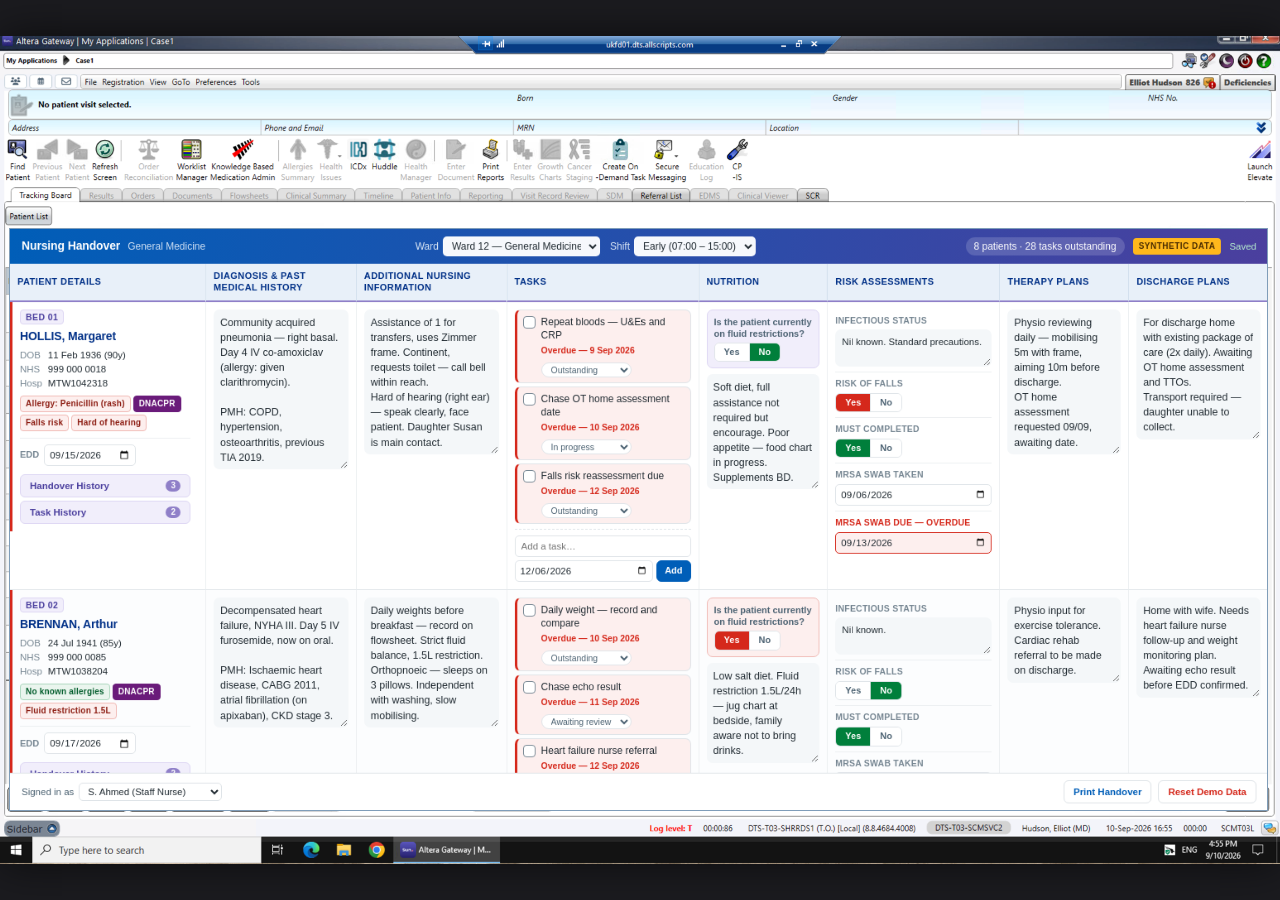
==== index.html @ d113ab2c "Add nursing handover proof of concept A static, zero-dependency handover board for a general medical" ====
<!doctype html>
<html lang="en-GB">
<head>
<meta charset="utf-8">
<meta name="viewport" content="width=device-width, initial-scale=1">
<title>MTW Nursing Handover — Proof of Concept</title>
<link rel="stylesheet" href="assets/css/shell.css">
<link rel="stylesheet" href="assets/css/handover.css">
</head>
<body>

<!-- The simulated EPR. The background is a static screenshot of the host
     system; the tool renders inside .epr__region, aligned to that screenshot's
     work area. Press Shift+A for the alignment overlay. -->
<div class="epr-stage">
  <div class="epr" id="epr">
    <div class="epr__region" id="region">
     <!-- Rendered at a fixed design width and scaled to the work area, so the
          board keeps the same proportions as the EPR screenshot around it. -->
     <div class="epr__fit" id="fit">

      <div class="hv">

        <header class="hv__bar">
          <div class="hv__brand">
            <span class="hv__title">Nursing Handover</span>
            <span class="hv__ward" id="wardLabel"></span>
          </div>

          <div class="hv__filters">
            <label>Ward
              <select id="wardSelect">
                <option>Ward 12 — General Medicine</option>
                <option>Ward 14 — Acute Medical Unit</option>
                <option>Ward 21 — Frailty</option>
              </select>
            </label>
            <label>Shift
              <select id="shiftSelect">
                <option>Early (07:00 – 15:00)</option>
                <option>Late (14:30 – 21:30)</option>
                <option>Night (21:00 – 07:30)</option>
              </select>
            </label>
          </div>

          <div class="hv__barRight">
            <span class="hv__count" id="patientCount"></span>
            <span class="hv__demoTag" title="No real patient data is held in this tool.">SYNTHETIC DATA</span>
            <span class="hv__saved" id="savedFlag" hidden>Saved</span>
          </div>
        </header>

        <div class="hv__scroll">
          <table class="hv__table">
            <colgroup>
              <col class="col-patient">
              <col class="col-dx">
              <col class="col-nursing">
              <col class="col-tasks">
              <col class="col-nutrition">
              <col class="col-risk">
              <col class="col-therapy">
              <col class="col-discharge">
            </colgroup>
            <thead>
              <tr>
                <th scope="col">Patient Details</th>
                <th scope="col">Diagnosis &amp; Past Medical History</th>
                <th scope="col">Additional Nursing Information</th>
                <th scope="col">Tasks</th>
                <th scope="col">Nutrition</th>
                <th scope="col">Risk Assessments</th>
                <th scope="col">Therapy Plans</th>
                <th scope="col">Discharge Plans</th>
              </tr>
            </thead>
            <tbody id="rows"></tbody>
          </table>
        </div>

        <footer class="hv__actions">
          <label class="hv__user">Signed in as
            <select id="userSelect" aria-label="Current user"></select>
          </label>
          <span class="hv__spacer"></span>
          <button type="button" class="btn" id="btnPrint">Print Handover</button>
          <button type="button" class="btn btn--danger" id="btnReset">Reset Demo Data</button>
        </footer>

      </div>

     </div><!-- /.epr__fit -->
    </div><!-- /.epr__region -->
  </div><!-- /.epr -->
</div><!-- /.epr-stage -->


<!-- Handover history: full audit trail of row snapshots -->
<dialog class="modal" id="handoverModal">
  <div class="modal__inner">
    <header class="modal__head">
      <div>
        <h2 id="handoverTitle">Handover History</h2>
        <div class="modal__sub" id="handoverSub"></div>
      </div>
      <button type="button" class="modal__x" data-close aria-label="Close">&times;</button>
    </header>
    <div class="modal__body" id="handoverBody"></div>
    <footer class="modal__foot">
      <button type="button" class="btn btn--primary" data-close>Close</button>
    </footer>
  </div>
</dialog>

<!-- Task history: completed tasks -->
<dialog class="modal" id="taskModal">
  <div class="modal__inner">
    <header class="modal__head">
      <div>
        <h2 id="taskTitle">Task History</h2>
        <div class="modal__sub" id="taskSub"></div>
      </div>
      <button type="button" class="modal__x" data-close aria-label="Close">&times;</button>
    </header>
    <div class="modal__body" id="taskBody"></div>
    <footer class="modal__foot">
      <button type="button" class="btn btn--primary" data-close>Close</button>
    </footer>
  </div>
</dialog>

<!-- Alignment helper (Shift+A) -->
<div class="align" id="align" hidden>
  <div class="align__head">Region alignment</div>
  <label>left <input type="number" id="alLeft" step="0.05"> %</label>
  <label>top <input type="number" id="alTop" step="0.05"> %</label>
  <label>right <input type="number" id="alRight" step="0.05"> %</label>
  <label>bottom <input type="number" id="alBottom" step="0.05"> %</label>
  <button type="button" class="btn" id="alCopy">Copy CSS</button>
  <div class="align__hint">Shift+A to hide</div>
</div>

<script src="assets/js/config.js"></script>
<script src="assets/js/data.js"></script>
<script src="assets/js/app.js"></script>
</body>
</html>
---- assets/css/shell.css ----
/* ---------------------------------------------------------------------------
   EPR shell — simulates the tool sitting inside the host EPR.

   The background is a static screenshot of Altera Gateway / Sunrise. The tool
   itself renders inside .epr__region, whose insets are expressed as
   percentages of the image so alignment survives any window size.

   The inset values below were measured from the placeholder box in the
   supplied mockup (Handover.png). Adjust with the Shift+A overlay.
   --------------------------------------------------------------------------- */

:root {
  /* Background image intrinsic ratio (1920 x 1243) */
  --epr-ar: 1920 / 1243;

  /* Work-area insets, as % of the background image */
  --region-left: 0.70%;
  --region-top: 23.18%;
  --region-right: 0.90%;
  --region-bottom: 6.49%;
}

* { box-sizing: border-box; }

[hidden] { display: none !important; }

body {
  margin: 0;
  background: #1b1b1f;
  font-family: -apple-system, BlinkMacSystemFont, "Segoe UI", Roboto, "Helvetica Neue", Arial, sans-serif;
  color: #212b32;
  /* The shell is a fixed simulation of a Windows desktop — it does not adapt
     to the viewer's colour scheme. */
  color-scheme: light;
}

.epr-stage {
  display: flex;
  align-items: center;
  justify-content: center;
  min-height: 100vh;
  padding: 0;
}

/* Sized so the whole simulated desktop is visible: constrained by viewport
   width or height, whichever binds first. */
.epr {
  position: relative;
  width: min(100vw, calc(100vh * (var(--epr-ar))));
  aspect-ratio: var(--epr-ar);
  background-image: url("../img/epr-background.png");
  background-size: 100% 100%;
  background-repeat: no-repeat;
  box-shadow: 0 0 40px rgba(0, 0, 0, .6);
}

.epr__region {
  position: absolute;
  left: var(--region-left);
  top: var(--region-top);
  right: var(--region-right);
  bottom: var(--region-bottom);
  overflow: hidden;
  background: #fff;
  /* Matches the sunken content panel of the host application */
  border: 1px solid #7f9db9;
}

/* The tool is laid out at a fixed design width, then scaled to fill the work
   area. This keeps the board's proportions identical to the surrounding EPR
   screenshot at any window size, instead of revealing more or less of it. */
.epr__fit {
  --design-w: 1520px;
  width: var(--design-w);
  transform: scale(var(--fit-scale, 1));
  transform-origin: top left;
  will-change: transform;
}

/* --- Alignment overlay (Shift+A) ------------------------------------------ */

.epr--aligning .epr__region {
  outline: 2px dashed #e0245e;
  outline-offset: -1px;
}

.align {
  position: fixed;
  right: 16px;
  bottom: 16px;
  z-index: 50;
  display: flex;
  flex-direction: column;
  gap: 6px;
  padding: 12px;
  background: #fff;
  border: 1px solid #888;
  border-radius: 6px;
  box-shadow: 0 6px 24px rgba(0, 0, 0, .35);
  font-size: 12px;
}

.align__head { font-weight: 700; }
.align label { display: flex; justify-content: space-between; gap: 8px; align-items: center; }
.align input { width: 78px; font: inherit; padding: 2px 4px; }
.align__hint { color: #666; font-size: 11px; }

/* --- Modal ---------------------------------------------------------------- */

.modal {
  padding: 0;
  border: 0;
  border-radius: 10px;
  max-width: 860px;
  width: 88vw;
  font-family: inherit;
  font-size: 13px;
  color: #212b32;
  box-shadow: 0 24px 60px rgba(0, 21, 56, .38);
  overflow: hidden;
}
.modal::backdrop { background: rgba(0, 21, 56, .5); }

.modal__inner { margin: 0; display: flex; flex-direction: column; max-height: 84vh; }

.modal__head {
  display: flex;
  align-items: center;
  justify-content: space-between;
  gap: 12px;
  padding: 13px 16px;
  background: linear-gradient(100deg, #005eb8, #4b3f9e);
  color: #fff;
  flex: 0 0 auto;
}
.modal__head h2 { margin: 0; font-size: 15px; font-weight: 600; letter-spacing: -.01em; }
.modal__sub { font-size: 12px; color: #cfe0f4; margin-top: 2px; }

.modal__x {
  border: 0;
  background: rgba(255, 255, 255, .14);
  color: #fff;
  font-size: 20px;
  line-height: 1;
  cursor: pointer;
  width: 28px;
  height: 28px;
  border-radius: 6px;
  flex: 0 0 auto;
}
.modal__x:hover { background: rgba(255, 255, 255, .28); }

.modal__body { padding: 14px 16px; overflow: auto; flex: 1 1 auto; background: #f7f9fb; }
.modal__foot {
  padding: 11px 16px;
  border-top: 1px solid #e3e8ec;
  text-align: right;
  background: #fff;
  flex: 0 0 auto;
}
---- assets/css/handover.css ----
/* ---------------------------------------------------------------------------
   MTW Nursing Handover — tool styling.

   Deliberately more modern than the host EPR, but built to sit alongside it:
   NHS blue as the primary, a light purple secondary, and the same information
   density a ward board needs. Colours are drawn from the NHS identity palette
   so the tool reads as NHS rather than as generic SaaS.
   --------------------------------------------------------------------------- */

.hv {
  /* NHS identity palette */
  --blue: #005eb8;
  --blue-dark: #003087;
  --blue-bright: #0072ce;
  --blue-pale: #e8f0f9;
  --purple: #4b3f9e;
  --lilac: #8f7fc8;
  --lilac-pale: #f1eefb;
  --lilac-line: #ddd6f3;

  --ink: #212b32;
  --ink-soft: #4c6272;
  --ink-faint: #768692;
  --line: #dfe4e8;
  --line-soft: #eceff1;
  --panel: #ffffff;
  --canvas: #f7f9fb;

  --red: #d5281b;
  --red-pale: #fdefee;
  --amber: #b56b00;
  --amber-pale: #fff6e5;
  --green: #007f3b;
  --green-pale: #eaf5ee;

  --radius: 7px;

  display: flex;
  flex-direction: column;
  height: 100%;
  min-height: 0;
  font-size: 12.5px;
  line-height: 1.4;
  color: var(--ink);
  background: var(--canvas);
}

.hv *:focus-visible {
  outline: 2px solid var(--blue-bright);
  outline-offset: 1px;
  border-radius: 3px;
}

/* --- Top bar -------------------------------------------------------------- */

.hv__bar {
  flex: 0 0 auto;
  display: flex;
  align-items: center;
  justify-content: space-between;
  gap: 16px;
  padding: 9px 14px;
  background: linear-gradient(100deg, var(--blue) 0%, var(--purple) 100%);
  color: #fff;
}

.hv__brand { display: flex; align-items: baseline; gap: 9px; min-width: 0; }
.hv__title { font-size: 14px; font-weight: 600; letter-spacing: -.01em; white-space: nowrap; }
.hv__ward { font-size: 12px; color: #cfe0f4; white-space: nowrap; }

.hv__filters { display: flex; align-items: center; gap: 12px; flex-wrap: wrap; }
.hv__filters label { display: flex; align-items: center; gap: 5px; font-size: 12px; color: #dce8f6; }

.hv__filters select {
  font: inherit;
  font-size: 12px;
  color: var(--ink);
  padding: 3px 6px;
  border: 1px solid rgba(255, 255, 255, .5);
  border-radius: 5px;
  background: rgba(255, 255, 255, .96);
  max-width: 190px;
}

.hv__barRight { display: flex; align-items: center; gap: 10px; flex: 0 0 auto; }

.hv__count {
  font-size: 12px;
  color: #fff;
  background: rgba(255, 255, 255, .16);
  border-radius: 20px;
  padding: 3px 10px;
  white-space: nowrap;
}

.hv__demoTag {
  font-size: 10px;
  font-weight: 700;
  letter-spacing: .05em;
  color: #4a2c00;
  background: #ffb81c;
  border-radius: 4px;
  padding: 3px 7px;
  white-space: nowrap;
}

.hv__saved { font-size: 11.5px; color: #b8f0cf; white-space: nowrap; }

/* --- Table ---------------------------------------------------------------- */

.hv__scroll {
  flex: 1 1 auto;
  min-height: 0;
  overflow: auto;
  padding: 0;
}

.hv__table {
  width: 100%;
  min-width: 1500px;
  border-collapse: separate;
  border-spacing: 0;
  table-layout: fixed;
  background: var(--panel);
}

.col-patient   { width: 236px; }
.col-tasks     { width: 232px; }
.col-risk      { width: 208px; }
.col-dx        { width: 14%; }
.col-nursing   { width: 14%; }
.col-nutrition { width: 12%; }
.col-therapy   { width: 12%; }
.col-discharge { width: 13%; }

.hv__table thead th {
  position: sticky;
  top: 0;
  z-index: 2;
  text-align: left;
  font-size: 11px;
  font-weight: 700;
  letter-spacing: .04em;
  text-transform: uppercase;
  color: var(--blue-dark);
  padding: 8px 9px;
  background: var(--blue-pale);
  border-bottom: 2px solid var(--lilac);
  line-height: 1.25;
}
.hv__table thead th + th { border-left: 1px solid #d3e0ee; }

.hv__table td {
  padding: 9px;
  vertical-align: top;
  border-bottom: 1px solid var(--line);
  border-left: 1px solid var(--line-soft);
  background: var(--panel);
}
.hv__table td:first-child { border-left: 0; }

.hv__table tbody tr:nth-child(even) td { background: #fcfdfe; }
.hv__table tbody tr:hover td { background: #f4f8fc; }

/* --- Patient details ------------------------------------------------------ */

.pt { border-left: 3px solid var(--lilac); margin: -9px 0 -9px -9px; padding: 9px; }
.pt--alert { border-left-color: var(--red); }

.pt__bed {
  display: inline-block;
  font-size: 10.5px;
  font-weight: 700;
  letter-spacing: .04em;
  text-transform: uppercase;
  color: var(--purple);
  background: var(--lilac-pale);
  border: 1px solid var(--lilac-line);
  border-radius: 4px;
  padding: 1px 6px;
}

.pt__name {
  font-weight: 700;
  font-size: 14px;
  letter-spacing: -.01em;
  margin: 5px 0 4px;
  color: var(--blue-dark);
}

.pt__ids {
  display: grid;
  grid-template-columns: auto 1fr;
  gap: 1px 7px;
  margin: 0 0 7px;
  font-size: 11.5px;
}
.pt__ids dt { color: var(--ink-faint); }
.pt__ids dd { margin: 0; font-variant-numeric: tabular-nums; color: var(--ink); }

.pt__flags { display: flex; flex-wrap: wrap; gap: 3px; margin-bottom: 8px; }

.flag {
  display: inline-flex;
  align-items: center;
  font-size: 10px;
  font-weight: 700;
  letter-spacing: .02em;
  padding: 2px 6px;
  border-radius: 4px;
  border: 1px solid;
  white-space: nowrap;
  max-width: 100%;
}
.flag--alert  { color: #8c1c12; background: var(--red-pale);   border-color: #f0b8b3; }
.flag--dnacpr { color: #fff;    background: #6a1b7a;           border-color: #6a1b7a; }
.flag--safeg  { color: #6b4000; background: var(--amber-pale); border-color: #e8c88a; }
.flag--ok     { color: #005c2b; background: var(--green-pale); border-color: #a8d5bb; }
.flag--info   { color: var(--purple); background: var(--lilac-pale); border-color: var(--lilac-line); }

.pt__edd {
  display: flex;
  align-items: center;
  gap: 6px;
  padding: 7px 0;
  margin-top: 2px;
  border-top: 1px solid var(--line-soft);
}
.pt__edd label { font-size: 11px; color: var(--ink-faint); font-weight: 600; white-space: nowrap; }

.pt__btns { display: flex; flex-direction: column; gap: 4px; margin-top: 3px; }

/* --- Inputs --------------------------------------------------------------- */

.ta {
  display: block;
  width: 100%;
  min-height: 58px;
  font: inherit;
  color: var(--ink);
  padding: 6px 7px;
  border: 1px solid transparent;
  border-radius: var(--radius);
  background: #f4f7f9;
  resize: vertical;
  line-height: 1.45;
  /* Height is set to fit content by autosize() so nothing is hidden — a
     handover board must never clip clinical detail. */
  overflow-y: hidden;
}
.ta:hover { background: #eef3f7; }
.ta:focus {
  outline: none;
  background: #fff;
  border-color: var(--blue-bright);
  box-shadow: 0 0 0 3px rgba(0, 114, 206, .14);
}
.ta::placeholder { color: #9aa8b1; }

.dt {
  font: inherit;
  font-size: 11.5px;
  color: var(--ink);
  padding: 3px 5px;
  border: 1px solid var(--line);
  border-radius: 5px;
  background: #fff;
  min-width: 0;
}
.dt:focus { outline: none; border-color: var(--blue-bright); box-shadow: 0 0 0 3px rgba(0, 114, 206, .14); }

/* Yes / No segmented control */

.yn { display: inline-flex; border: 1px solid var(--line); border-radius: 6px; overflow: hidden; background: #fff; }

.yn__opt {
  display: inline-flex;
  align-items: center;
  cursor: pointer;
  font-size: 11px;
  font-weight: 600;
  color: var(--ink-soft);
  padding: 3px 11px;
  background: #fff;
  transition: background .12s, color .12s;
}
.yn__opt + .yn__opt { border-left: 1px solid var(--line); }
.yn__opt input { position: absolute; opacity: 0; pointer-events: none; }
.yn__opt:hover { background: #f0f4f7; }

.yn__opt--yes:has(input:checked) { background: var(--red);   color: #fff; }
.yn__opt--no:has(input:checked)  { background: var(--green); color: #fff; }
.yn__opt:has(input:focus-visible) { box-shadow: inset 0 0 0 2px var(--blue-bright); }

/* Inverted semantics: "yes" is the reassuring answer (e.g. MUST completed) */
.yn--positive .yn__opt--yes:has(input:checked) { background: var(--green); }
.yn--positive .yn__opt--no:has(input:checked)  { background: var(--amber); }

.fieldNote { font-size: 10.5px; color: var(--ink-faint); margin-top: 3px; }

/* --- Nutrition ------------------------------------------------------------ */

.nut__q {
  display: block;
  font-size: 11px;
  font-weight: 700;
  color: var(--ink-soft);
  margin-bottom: 4px;
  line-height: 1.3;
}

.nut__fluid {
  padding: 7px 8px;
  margin-bottom: 7px;
  background: var(--lilac-pale);
  border: 1px solid var(--lilac-line);
  border-radius: var(--radius);
}
.nut__fluid--on { background: var(--red-pale); border-color: #f0b8b3; }

/* --- Risk assessments ----------------------------------------------------- */

.ra { display: flex; flex-direction: column; }

.ra__row { padding: 6px 0; }
.ra__row + .ra__row { border-top: 1px solid var(--line-soft); }

.ra__label {
  display: block;
  font-size: 10.5px;
  font-weight: 700;
  letter-spacing: .02em;
  text-transform: uppercase;
  color: var(--ink-faint);
  margin-bottom: 4px;
}

.ra__row .ta { min-height: 38px; font-size: 11.5px; }
.ra__row .dt { width: 100%; }

.ra__row--overdue .ra__label { color: var(--red); }
.ra__row--overdue .dt { border-color: var(--red); background: var(--red-pale); }

/* --- Tasks ---------------------------------------------------------------- */

.tk { display: flex; flex-direction: column; gap: 6px; }

.tk__list { list-style: none; margin: 0; padding: 0; display: flex; flex-direction: column; gap: 4px; }

.tk__item {
  display: grid;
  grid-template-columns: auto 1fr;
  gap: 3px 7px;
  padding: 6px 7px;
  border: 1px solid var(--line);
  border-left: 3px solid var(--lilac);
  border-radius: var(--radius);
  background: #fff;
}
.tk__item--overdue { border-left-color: var(--red);   background: var(--red-pale); }
.tk__item--today   { border-left-color: #d68b00;      background: var(--amber-pale); }

.tk__check {
  appearance: none;
  width: 15px;
  height: 15px;
  margin: 1px 0 0;
  border: 1.5px solid var(--ink-faint);
  border-radius: 4px;
  background: #fff;
  cursor: pointer;
  flex: 0 0 auto;
}
.tk__check:hover { border-color: var(--green); background: var(--green-pale); }
.tk__check:checked {
  background: var(--green);
  border-color: var(--green);
}

.tk__text { font-size: 12px; line-height: 1.35; }
.tk__meta { grid-column: 2; display: flex; align-items: center; gap: 7px; flex-wrap: wrap; }

.tk__due { font-size: 10.5px; color: var(--ink-faint); }
.tk__due--overdue { color: var(--red); font-weight: 700; }
.tk__due--today   { color: var(--amber); font-weight: 700; }

.tk__status {
  font: inherit;
  font-size: 10.5px;
  color: var(--ink-soft);
  border: 1px solid var(--line);
  border-radius: 20px;
  padding: 1px 7px;
  background: #fff;
  cursor: pointer;
}

.tk__empty {
  font-size: 11.5px;
  color: var(--ink-faint);
  padding: 8px;
  text-align: center;
  background: #f4f7f9;
  border-radius: var(--radius);
}

.tk__add {
  display: flex;
  flex-direction: column;
  gap: 4px;
  padding-top: 7px;
  border-top: 1px dashed var(--line);
}
.tk__add input[type="text"] {
  font: inherit;
  font-size: 11.5px;
  padding: 4px 7px;
  border: 1px solid var(--line);
  border-radius: 5px;
  background: #fff;
  width: 100%;
}
.tk__add input[type="text"]:focus {
  outline: none; border-color: var(--blue-bright); box-shadow: 0 0 0 3px rgba(0, 114, 206, .14);
}
.tk__addRow { display: flex; gap: 4px; }
.tk__addRow .dt { flex: 1 1 auto; }

/* --- Buttons -------------------------------------------------------------- */

.btn {
  font: inherit;
  font-size: 11.5px;
  font-weight: 600;
  padding: 5px 11px;
  border: 1px solid var(--line);
  border-radius: 6px;
  background: #fff;
  color: var(--blue);
  cursor: pointer;
  white-space: nowrap;
  transition: background .12s, border-color .12s;
}
.btn:hover { background: var(--blue-pale); border-color: #b9d3ec; }
.btn:active { background: #d8e7f5; }

.btn--primary { background: var(--blue); border-color: var(--blue); color: #fff; }
.btn--primary:hover { background: var(--blue-dark); border-color: var(--blue-dark); }

.btn--ghost {
  background: var(--lilac-pale);
  border-color: var(--lilac-line);
  color: var(--purple);
  text-align: left;
  display: flex;
  align-items: center;
  justify-content: space-between;
  gap: 6px;
}
.btn--ghost:hover { background: #e7e0f8; border-color: var(--lilac); }

.btn--danger { color: var(--red); }
.btn--danger:hover { background: var(--red-pale); border-color: #f0b8b3; }

.btn--sm { padding: 3px 9px; font-size: 11px; }

.btn__badge {
  font-size: 10px;
  font-weight: 700;
  background: var(--lilac);
  color: #fff;
  border-radius: 20px;
  padding: 0 6px;
  min-width: 17px;
  text-align: center;
}

/* --- Action bar ----------------------------------------------------------- */

.hv__actions {
  flex: 0 0 auto;
  display: flex;
  align-items: center;
  gap: 8px;
  padding: 8px 14px;
  border-top: 1px solid var(--line);
  background: #fff;
}
.hv__spacer { flex: 1 1 auto; }

.hv__user { display: flex; align-items: center; gap: 6px; font-size: 11.5px; color: var(--ink-soft); }
.hv__user select {
  font: inherit;
  font-size: 11.5px;
  padding: 3px 6px;
  border: 1px solid var(--line);
  border-radius: 5px;
  background: #fff;
  color: var(--ink);
}

/* --- History modals ------------------------------------------------------- */

.hist { display: flex; flex-direction: column; gap: 8px; }

.hist__empty {
  color: var(--ink-faint);
  font-style: italic;
  text-align: center;
  padding: 22px;
  background: #fff;
  border: 1px solid var(--line);
  border-radius: 8px;
}

.hist__note {
  font-size: 11.5px;
  color: var(--ink-soft);
  background: var(--lilac-pale);
  border: 1px solid var(--lilac-line);
  border-radius: 6px;
  padding: 7px 10px;
  margin-bottom: 4px;
}

/* Audit entry */
.aud {
  background: #fff;
  border: 1px solid var(--line);
  border-radius: 8px;
  overflow: hidden;
}
.aud__head {
  display: flex;
  align-items: baseline;
  gap: 9px;
  width: 100%;
  padding: 9px 11px;
  background: #fff;
  border: 0;
  font: inherit;
  text-align: left;
  cursor: pointer;
}
.aud__head:hover { background: var(--blue-pale); }
.aud__when { font-weight: 700; font-size: 12px; color: var(--blue-dark); white-space: nowrap; font-variant-numeric: tabular-nums; }
.aud__who { font-size: 11.5px; color: var(--ink-soft); white-space: nowrap; }
.aud__what {
  font-size: 10.5px;
  font-weight: 700;
  color: var(--purple);
  background: var(--lilac-pale);
  border: 1px solid var(--lilac-line);
  border-radius: 20px;
  padding: 1px 8px;
  margin-left: auto;
  white-space: nowrap;
}
.aud__chev { color: var(--ink-faint); font-size: 11px; }

.aud__body { padding: 0 11px 11px; border-top: 1px solid var(--line-soft); }

.snap { display: grid; grid-template-columns: 128px 1fr; gap: 0; font-size: 11.5px; margin-top: 9px; }
.snap dt {
  font-weight: 700;
  color: var(--ink-faint);
  font-size: 10.5px;
  text-transform: uppercase;
  letter-spacing: .02em;
  padding: 5px 8px 5px 0;
  border-top: 1px solid var(--line-soft);
}
.snap dd {
  margin: 0;
  padding: 5px 0;
  border-top: 1px solid var(--line-soft);
  white-space: pre-wrap;
  color: var(--ink);
}
.snap dd:empty::before { content: "—"; color: var(--ink-faint); }

/* Completed-task table */
.taskHist { width: 100%; border-collapse: collapse; background: #fff; border-radius: 8px; overflow: hidden; }
.taskHist th, .taskHist td {
  border-bottom: 1px solid var(--line);
  padding: 7px 10px;
  text-align: left;
  vertical-align: top;
  font-size: 12px;
}
.taskHist th {
  background: var(--blue-pale);
  color: var(--blue-dark);
  font-size: 10.5px;
  font-weight: 700;
  text-transform: uppercase;
  letter-spacing: .03em;
}
.taskHist tbody tr:last-child td { border-bottom: 0; }
.taskHist td:nth-child(2), .taskHist td:nth-child(3) { white-space: nowrap; font-variant-numeric: tabular-nums; }

/* --- Print ---------------------------------------------------------------- */

@media print {
  body { background: #fff; }
  .epr { background-image: none; width: 100%; aspect-ratio: auto; box-shadow: none; }
  .epr__region { position: static; inset: auto; border: 0; overflow: visible; }
  .hv { height: auto; background: #fff; }
  .hv__bar, .hv__actions, .align, .tk__add, .pt__btns { display: none; }
  .hv__scroll { overflow: visible; }
  .hv__table { min-width: 0; font-size: 9.5px; }
  .hv__table thead th { color: #000; background: #eee; }
  .ta { min-height: 0; height: auto; background: #fff; border: 1px solid #ddd; }
  .tk__item { break-inside: avoid; }
}
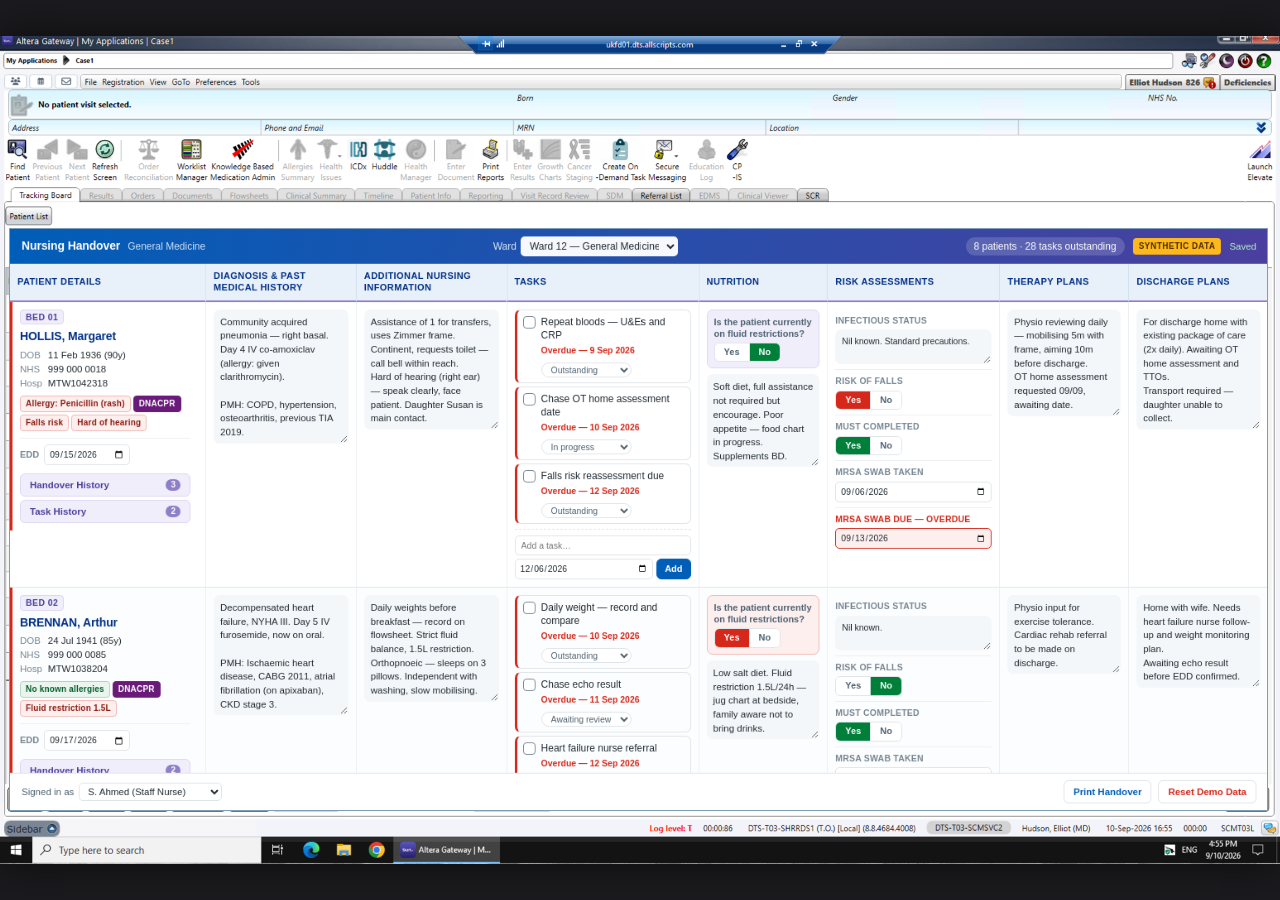
==== commit ce9e66ba: "Calm the task column, shrink editable text, drop shift selector - Remove the shift selector; it filt" ====
--- a/index.html
+++ b/index.html
@@ -33,13 +33,6 @@
                 <option>Ward 12 — General Medicine</option>
                 <option>Ward 14 — Acute Medical Unit</option>
                 <option>Ward 21 — Frailty</option>
-              </select>
-            </label>
-            <label>Shift
-              <select id="shiftSelect">
-                <option>Early (07:00 – 15:00)</option>
-                <option>Late (14:30 – 21:30)</option>
-                <option>Night (21:00 – 07:30)</option>
               </select>
             </label>
           </div>
--- a/assets/css/handover.css
+++ b/assets/css/handover.css
@@ -235,8 +235,9 @@
 .ta {
   display: block;
   width: 100%;
-  min-height: 58px;
-  font: inherit;
+  min-height: 54px;
+  font: inherit;
+  font-size: 11.5px;
   color: var(--ink);
   padding: 6px 7px;
   border: 1px solid transparent;
@@ -259,7 +260,7 @@
 
 .dt {
   font: inherit;
-  font-size: 11.5px;
+  font-size: 10.5px;
   color: var(--ink);
   padding: 3px 5px;
   border: 1px solid var(--line);
@@ -335,7 +336,7 @@
   margin-bottom: 4px;
 }
 
-.ra__row .ta { min-height: 38px; font-size: 11.5px; }
+.ra__row .ta { min-height: 36px; font-size: 10.5px; }
 .ra__row .dt { width: 100%; }
 
 .ra__row--overdue .ra__label { color: var(--red); }
@@ -355,10 +356,12 @@
   border: 1px solid var(--line);
   border-left: 3px solid var(--lilac);
   border-radius: var(--radius);
-  background: #fff;
-}
-.tk__item--overdue { border-left-color: var(--red);   background: var(--red-pale); }
-.tk__item--today   { border-left-color: #d68b00;      background: var(--amber-pale); }
+  background: transparent;
+}
+/* Urgency is carried by the left accent and the due-date text alone — filled
+   backgrounds made the column shout over the rest of the board. */
+.tk__item--overdue { border-left-color: var(--red); }
+.tk__item--today   { border-left-color: #d68b00; }
 
 .tk__check {
   appearance: none;
@@ -413,7 +416,7 @@
 }
 .tk__add input[type="text"] {
   font: inherit;
-  font-size: 11.5px;
+  font-size: 10.5px;
   padding: 4px 7px;
   border: 1px solid var(--line);
   border-radius: 5px;
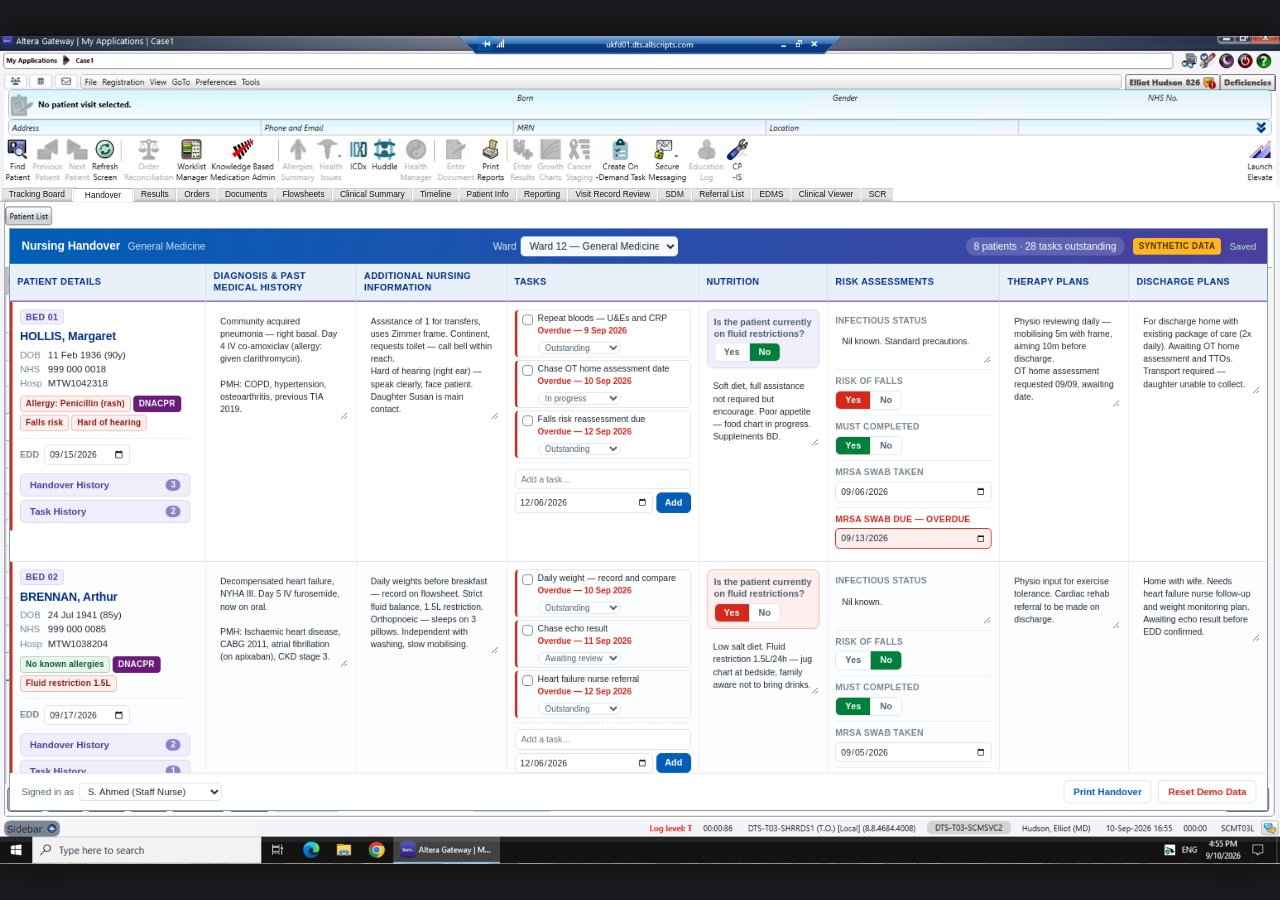
==== commit 097f7f83: "Redraw the EPR tab strip with Handover as the selected tab The tool previously sat inside the Tracki" ====
--- a/index.html
+++ b/index.html
@@ -14,6 +14,14 @@
      work area. Press Shift+A for the alignment overlay. -->
 <div class="epr-stage">
   <div class="epr" id="epr">
+
+    <!-- The host EPR's tab strip, redrawn over the screenshot so "Handover"
+         can be the selected tab. Laid out in the background image's own pixel
+         coordinates and scaled to match it. Decorative: not interactive. -->
+    <div class="epr__chrome" id="chrome" aria-hidden="true">
+      <div class="eprTabs" id="eprTabs"></div>
+    </div>
+
     <div class="epr__region" id="region">
      <!-- Rendered at a fixed design width and scaled to the work area, so the
           board keeps the same proportions as the EPR screenshot around it. -->
--- a/assets/css/shell.css
+++ b/assets/css/shell.css
@@ -52,6 +52,75 @@
   background-size: 100% 100%;
   background-repeat: no-repeat;
   box-shadow: 0 0 40px rgba(0, 0, 0, .6);
+  overflow: hidden;
+}
+
+/* ---------------------------------------------------------------------------
+   Simulated EPR chrome drawn over the screenshot.
+
+   Laid out at the background image's intrinsic size (1920x1243) and scaled to
+   whatever the .epr box currently measures, so pixel coordinates taken from
+   the screenshot stay accurate at any window size.
+   --------------------------------------------------------------------------- */
+
+.epr__chrome {
+  position: absolute;
+  left: 0;
+  top: 0;
+  width: 1920px;
+  height: 1243px;
+  transform: scale(var(--chrome-scale, 1));
+  transform-origin: top left;
+  /* Decorative — must never swallow clicks meant for the tool. */
+  pointer-events: none;
+}
+
+/* Tab strip occupies y 227–248 in the screenshot: white ground, a grey rule
+   along the bottom, and tabs sitting on that rule. */
+.eprTabs {
+  position: absolute;
+  left: 0;
+  top: 227px;
+  width: 1920px;
+  height: 22px;
+  padding-left: 2px;
+  display: flex;
+  align-items: flex-end;
+  background: #fff;
+  border-bottom: 1px solid #959595;
+  font-family: Tahoma, Verdana, "Segoe UI", sans-serif;
+  /* Calibrated against the screenshot's own tab widths, e.g. "Results" 61px
+     and "Clinical Summary" 114px at the image's native 1920px width. */
+  font-size: 12.5px;
+  line-height: 1;
+  color: #1a1a1a;
+}
+
+.eprTab {
+  height: 20px;
+  display: flex;
+  align-items: center;
+  padding: 0 10px;
+  margin-right: 1px;
+  white-space: nowrap;
+  border: 1px solid #c0c0c0;
+  border-bottom: 0;
+  border-radius: 2px 2px 0 0;
+  background: linear-gradient(180deg, #e6e6e6 0%, #e2e2e2 76%, #cdcdcd 88%, #b4b4b4 100%);
+}
+
+/* The selected tab is white and 1px taller, so it breaks the strip's bottom
+   rule and reads as continuous with the content below. */
+.eprTab--selected {
+  height: 21px;
+  /* The host gives its selected tab noticeably wider padding — the screenshot's
+     "Tracking Board" tab is 119px where its text alone accounts for ~104px. */
+  padding: 0 17px;
+  margin-bottom: -1px;
+  background: #fff;
+  border-color: #959595;
+  position: relative;
+  z-index: 1;
 }
 
 .epr__region {
--- a/assets/css/handover.css
+++ b/assets/css/handover.css
@@ -35,6 +35,11 @@
 
   --radius: 7px;
 
+  /* One size for every editable value on the board — free text, dates, the
+     add-task field and task descriptions — so nothing reads as larger than
+     anything else the user can change. */
+  --editable: 10.5px;
+
   display: flex;
   flex-direction: column;
   height: 100%;
@@ -237,22 +242,23 @@
   width: 100%;
   min-height: 54px;
   font: inherit;
-  font-size: 11.5px;
+  font-size: var(--editable);
   color: var(--ink);
   padding: 6px 7px;
   border: 1px solid transparent;
   border-radius: var(--radius);
-  background: #f4f7f9;
+  background: transparent;
   resize: vertical;
   line-height: 1.45;
   /* Height is set to fit content by autosize() so nothing is hidden — a
      handover board must never clip clinical detail. */
   overflow-y: hidden;
 }
-.ta:hover { background: #eef3f7; }
+/* No fill, so editability is signalled by a border on hover and a ring on
+   focus rather than by a background wash. */
+.ta:hover { border-color: #c9d8e6; }
 .ta:focus {
   outline: none;
-  background: #fff;
   border-color: var(--blue-bright);
   box-shadow: 0 0 0 3px rgba(0, 114, 206, .14);
 }
@@ -260,7 +266,7 @@
 
 .dt {
   font: inherit;
-  font-size: 10.5px;
+  font-size: var(--editable);
   color: var(--ink);
   padding: 3px 5px;
   border: 1px solid var(--line);
@@ -336,7 +342,7 @@
   margin-bottom: 4px;
 }
 
-.ra__row .ta { min-height: 36px; font-size: 10.5px; }
+.ra__row .ta { min-height: 36px; }
 .ra__row .dt { width: 100%; }
 
 .ra__row--overdue .ra__label { color: var(--red); }
@@ -344,18 +350,18 @@
 
 /* --- Tasks ---------------------------------------------------------------- */
 
-.tk { display: flex; flex-direction: column; gap: 6px; }
-
-.tk__list { list-style: none; margin: 0; padding: 0; display: flex; flex-direction: column; gap: 4px; }
+.tk { display: flex; flex-direction: column; gap: 5px; }
+
+.tk__list { list-style: none; margin: 0; padding: 0; display: flex; flex-direction: column; gap: 3px; }
 
 .tk__item {
   display: grid;
   grid-template-columns: auto 1fr;
-  gap: 3px 7px;
-  padding: 6px 7px;
+  gap: 0 6px;
+  padding: 3px 6px;
   border: 1px solid var(--line);
   border-left: 3px solid var(--lilac);
-  border-radius: var(--radius);
+  border-radius: 5px;
   background: transparent;
 }
 /* Urgency is carried by the left accent and the due-date text alone — filled
@@ -365,9 +371,9 @@
 
 .tk__check {
   appearance: none;
-  width: 15px;
-  height: 15px;
-  margin: 1px 0 0;
+  width: 13px;
+  height: 13px;
+  margin: 2px 0 0;
   border: 1.5px solid var(--ink-faint);
   border-radius: 4px;
   background: #fff;
@@ -380,20 +386,20 @@
   border-color: var(--green);
 }
 
-.tk__text { font-size: 12px; line-height: 1.35; }
-.tk__meta { grid-column: 2; display: flex; align-items: center; gap: 7px; flex-wrap: wrap; }
-
-.tk__due { font-size: 10.5px; color: var(--ink-faint); }
+.tk__text { font-size: var(--editable); line-height: 1.3; }
+.tk__meta { grid-column: 2; display: flex; align-items: center; gap: 6px; flex-wrap: wrap; }
+
+.tk__due { font-size: 10px; color: var(--ink-faint); }
 .tk__due--overdue { color: var(--red); font-weight: 700; }
 .tk__due--today   { color: var(--amber); font-weight: 700; }
 
 .tk__status {
   font: inherit;
-  font-size: 10.5px;
+  font-size: 10px;
   color: var(--ink-soft);
   border: 1px solid var(--line);
   border-radius: 20px;
-  padding: 1px 7px;
+  padding: 0 4px;
   background: #fff;
   cursor: pointer;
 }
@@ -416,7 +422,7 @@
 }
 .tk__add input[type="text"] {
   font: inherit;
-  font-size: 10.5px;
+  font-size: var(--editable);
   padding: 4px 7px;
   border: 1px solid var(--line);
   border-radius: 5px;
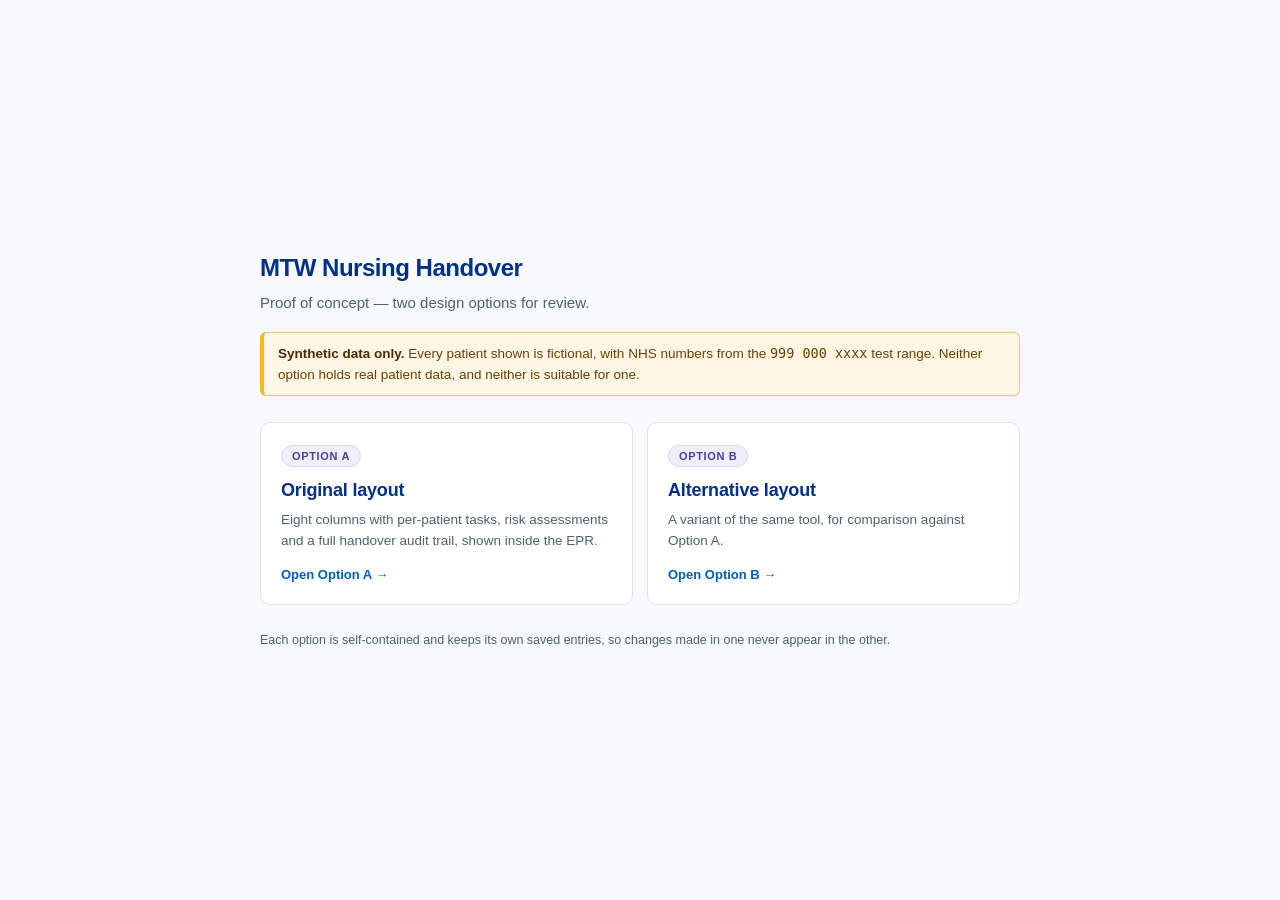
==== commit 57a66626: "Split into Option A and Option B for side-by-side review The current tool moves to option-a/ and is " ====
--- a/index.html
+++ b/index.html
@@ -3,147 +3,126 @@
 <head>
 <meta charset="utf-8">
 <meta name="viewport" content="width=device-width, initial-scale=1">
-<title>MTW Nursing Handover — Proof of Concept</title>
-<link rel="stylesheet" href="assets/css/shell.css">
-<link rel="stylesheet" href="assets/css/handover.css">
+<title>MTW Nursing Handover — Options</title>
+<style>
+  :root {
+    --blue: #005eb8;
+    --blue-dark: #003087;
+    --purple: #4b3f9e;
+    --lilac-pale: #f1eefb;
+    --lilac-line: #ddd6f3;
+    --ink: #212b32;
+    --ink-soft: #4c6272;
+    --line: #dfe4e8;
+  }
+  * { box-sizing: border-box; }
+  body {
+    margin: 0;
+    min-height: 100vh;
+    display: flex;
+    align-items: center;
+    justify-content: center;
+    padding: 32px 20px;
+    background: #f7f9fb;
+    color: var(--ink);
+    font-family: -apple-system, BlinkMacSystemFont, "Segoe UI", Roboto, "Helvetica Neue", Arial, sans-serif;
+    line-height: 1.5;
+  }
+  .wrap { width: 100%; max-width: 760px; }
+
+  h1 { margin: 0 0 6px; font-size: 24px; letter-spacing: -.02em; color: var(--blue-dark); }
+  .lede { margin: 0 0 6px; color: var(--ink-soft); font-size: 15px; }
+
+  .warn {
+    margin: 18px 0 26px;
+    padding: 10px 14px;
+    background: #fff6e5;
+    border: 1px solid #e8c88a;
+    border-left: 4px solid #ffb81c;
+    border-radius: 6px;
+    font-size: 13.5px;
+    color: #6b4000;
+  }
+  .warn strong { color: #4a2c00; }
+
+  .grid { display: grid; gap: 14px; grid-template-columns: repeat(auto-fit, minmax(300px, 1fr)); }
+
+  .card {
+    display: block;
+    padding: 20px;
+    background: #fff;
+    border: 1px solid var(--line);
+    border-radius: 10px;
+    text-decoration: none;
+    color: inherit;
+    transition: border-color .14s, box-shadow .14s, transform .14s;
+  }
+  .card:hover {
+    border-color: var(--blue);
+    box-shadow: 0 6px 20px rgba(0, 48, 135, .12);
+    transform: translateY(-2px);
+  }
+
+  .card__tag {
+    display: inline-block;
+    font-size: 11px;
+    font-weight: 700;
+    letter-spacing: .06em;
+    text-transform: uppercase;
+    color: var(--purple);
+    background: var(--lilac-pale);
+    border: 1px solid var(--lilac-line);
+    border-radius: 20px;
+    padding: 2px 10px;
+    margin-bottom: 10px;
+  }
+  .card h2 { margin: 0 0 6px; font-size: 18px; color: var(--blue-dark); letter-spacing: -.01em; }
+  .card p { margin: 0; font-size: 13.5px; color: var(--ink-soft); }
+  .card__go { margin-top: 14px; font-size: 13px; font-weight: 600; color: var(--blue); }
+
+  footer { margin-top: 26px; font-size: 12.5px; color: var(--ink-soft); }
+  footer code {
+    background: #eef2f5;
+    border-radius: 4px;
+    padding: 1px 5px;
+    font-size: 12px;
+  }
+</style>
 </head>
 <body>
+<div class="wrap">
 
-<!-- The simulated EPR. The background is a static screenshot of the host
-     system; the tool renders inside .epr__region, aligned to that screenshot's
-     work area. Press Shift+A for the alignment overlay. -->
-<div class="epr-stage">
-  <div class="epr" id="epr">
+  <h1>MTW Nursing Handover</h1>
+  <p class="lede">Proof of concept — two design options for review.</p>
 
-    <!-- The host EPR's tab strip, redrawn over the screenshot so "Handover"
-         can be the selected tab. Laid out in the background image's own pixel
-         coordinates and scaled to match it. Decorative: not interactive. -->
-    <div class="epr__chrome" id="chrome" aria-hidden="true">
-      <div class="eprTabs" id="eprTabs"></div>
-    </div>
+  <div class="warn">
+    <strong>Synthetic data only.</strong> Every patient shown is fictional, with
+    NHS numbers from the <code>999 000 xxxx</code> test range. Neither option
+    holds real patient data, and neither is suitable for one.
+  </div>
 
-    <div class="epr__region" id="region">
-     <!-- Rendered at a fixed design width and scaled to the work area, so the
-          board keeps the same proportions as the EPR screenshot around it. -->
-     <div class="epr__fit" id="fit">
+  <div class="grid">
+    <a class="card" href="option-a/">
+      <span class="card__tag">Option A</span>
+      <h2>Original layout</h2>
+      <p>Eight columns with per-patient tasks, risk assessments and a full
+         handover audit trail, shown inside the EPR.</p>
+      <div class="card__go">Open Option A &rarr;</div>
+    </a>
 
-      <div class="hv">
+    <a class="card" href="option-b/">
+      <span class="card__tag">Option B</span>
+      <h2>Alternative layout</h2>
+      <p>A variant of the same tool, for comparison against Option A.</p>
+      <div class="card__go">Open Option B &rarr;</div>
+    </a>
+  </div>
 
-        <header class="hv__bar">
-          <div class="hv__brand">
-            <span class="hv__title">Nursing Handover</span>
-            <span class="hv__ward" id="wardLabel"></span>
-          </div>
+  <footer>
+    Each option is self-contained and keeps its own saved entries, so changes
+    made in one never appear in the other.
+  </footer>
 
-          <div class="hv__filters">
-            <label>Ward
-              <select id="wardSelect">
-                <option>Ward 12 — General Medicine</option>
-                <option>Ward 14 — Acute Medical Unit</option>
-                <option>Ward 21 — Frailty</option>
-              </select>
-            </label>
-          </div>
-
-          <div class="hv__barRight">
-            <span class="hv__count" id="patientCount"></span>
-            <span class="hv__demoTag" title="No real patient data is held in this tool.">SYNTHETIC DATA</span>
-            <span class="hv__saved" id="savedFlag" hidden>Saved</span>
-          </div>
-        </header>
-
-        <div class="hv__scroll">
-          <table class="hv__table">
-            <colgroup>
-              <col class="col-patient">
-              <col class="col-dx">
-              <col class="col-nursing">
-              <col class="col-tasks">
-              <col class="col-nutrition">
-              <col class="col-risk">
-              <col class="col-therapy">
-              <col class="col-discharge">
-            </colgroup>
-            <thead>
-              <tr>
-                <th scope="col">Patient Details</th>
-                <th scope="col">Diagnosis &amp; Past Medical History</th>
-                <th scope="col">Additional Nursing Information</th>
-                <th scope="col">Tasks</th>
-                <th scope="col">Nutrition</th>
-                <th scope="col">Risk Assessments</th>
-                <th scope="col">Therapy Plans</th>
-                <th scope="col">Discharge Plans</th>
-              </tr>
-            </thead>
-            <tbody id="rows"></tbody>
-          </table>
-        </div>
-
-        <footer class="hv__actions">
-          <label class="hv__user">Signed in as
-            <select id="userSelect" aria-label="Current user"></select>
-          </label>
-          <span class="hv__spacer"></span>
-          <button type="button" class="btn" id="btnPrint">Print Handover</button>
-          <button type="button" class="btn btn--danger" id="btnReset">Reset Demo Data</button>
-        </footer>
-
-      </div>
-
-     </div><!-- /.epr__fit -->
-    </div><!-- /.epr__region -->
-  </div><!-- /.epr -->
-</div><!-- /.epr-stage -->
-
-
-<!-- Handover history: full audit trail of row snapshots -->
-<dialog class="modal" id="handoverModal">
-  <div class="modal__inner">
-    <header class="modal__head">
-      <div>
-        <h2 id="handoverTitle">Handover History</h2>
-        <div class="modal__sub" id="handoverSub"></div>
-      </div>
-      <button type="button" class="modal__x" data-close aria-label="Close">&times;</button>
-    </header>
-    <div class="modal__body" id="handoverBody"></div>
-    <footer class="modal__foot">
-      <button type="button" class="btn btn--primary" data-close>Close</button>
-    </footer>
-  </div>
-</dialog>
-
-<!-- Task history: completed tasks -->
-<dialog class="modal" id="taskModal">
-  <div class="modal__inner">
-    <header class="modal__head">
-      <div>
-        <h2 id="taskTitle">Task History</h2>
-        <div class="modal__sub" id="taskSub"></div>
-      </div>
-      <button type="button" class="modal__x" data-close aria-label="Close">&times;</button>
-    </header>
-    <div class="modal__body" id="taskBody"></div>
-    <footer class="modal__foot">
-      <button type="button" class="btn btn--primary" data-close>Close</button>
-    </footer>
-  </div>
-</dialog>
-
-<!-- Alignment helper (Shift+A) -->
-<div class="align" id="align" hidden>
-  <div class="align__head">Region alignment</div>
-  <label>left <input type="number" id="alLeft" step="0.05"> %</label>
-  <label>top <input type="number" id="alTop" step="0.05"> %</label>
-  <label>right <input type="number" id="alRight" step="0.05"> %</label>
-  <label>bottom <input type="number" id="alBottom" step="0.05"> %</label>
-  <button type="button" class="btn" id="alCopy">Copy CSS</button>
-  <div class="align__hint">Shift+A to hide</div>
 </div>
-
-<script src="assets/js/config.js"></script>
-<script src="assets/js/data.js"></script>
-<script src="assets/js/app.js"></script>
 </body>
 </html>
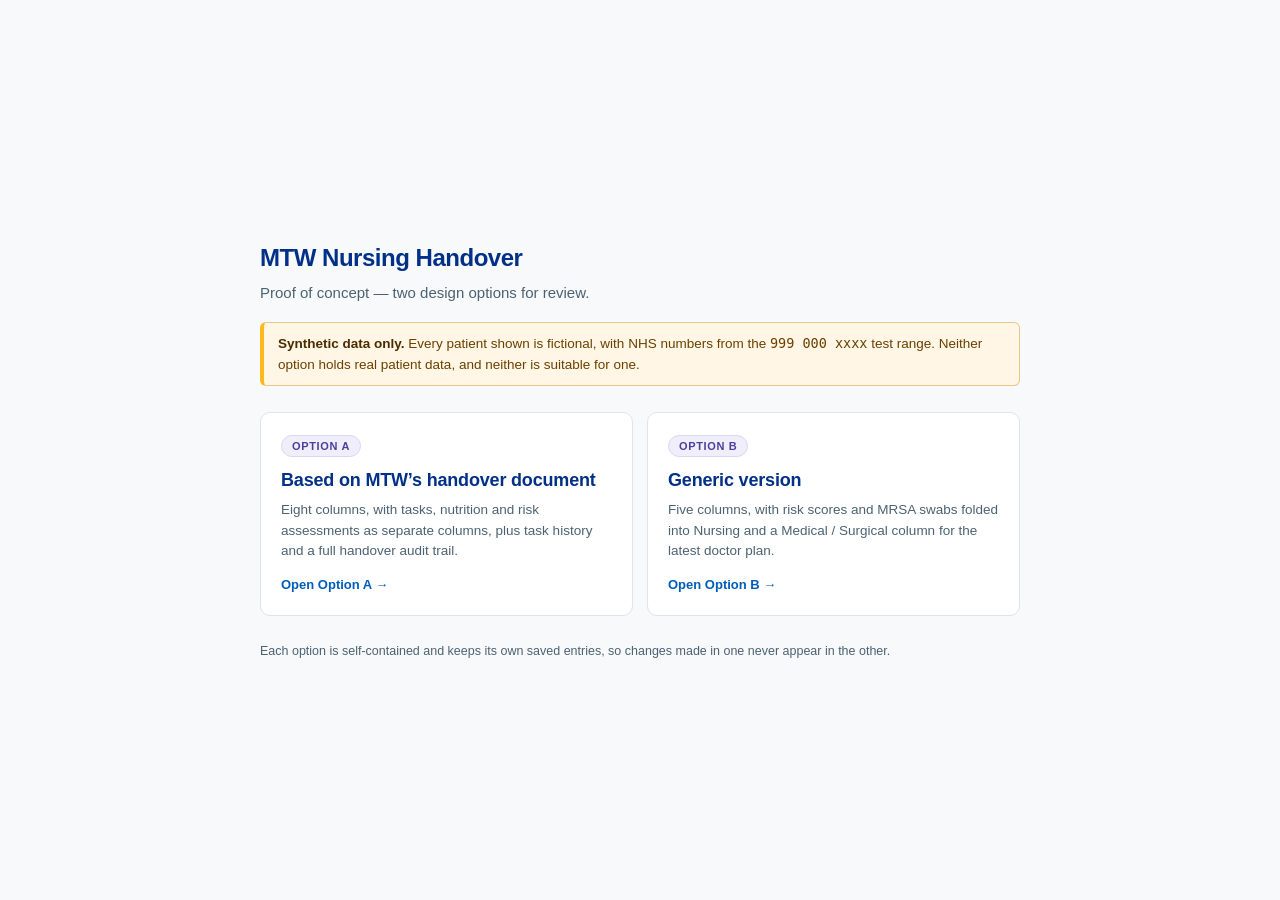
==== commit 323ea6f8: "Apply the autosize and re-seed fixes to Option A; label the two options Option A gains the three fix" ====
--- a/index.html
+++ b/index.html
@@ -104,16 +104,17 @@
   <div class="grid">
     <a class="card" href="option-a/">
       <span class="card__tag">Option A</span>
-      <h2>Original layout</h2>
-      <p>Eight columns with per-patient tasks, risk assessments and a full
-         handover audit trail, shown inside the EPR.</p>
+      <h2>Based on MTW&rsquo;s handover document</h2>
+      <p>Eight columns, with tasks, nutrition and risk assessments as separate
+         columns, plus task history and a full handover audit trail.</p>
       <div class="card__go">Open Option A &rarr;</div>
     </a>
 
     <a class="card" href="option-b/">
       <span class="card__tag">Option B</span>
-      <h2>Alternative layout</h2>
-      <p>A variant of the same tool, for comparison against Option A.</p>
+      <h2>Generic version</h2>
+      <p>Five columns, with risk scores and MRSA swabs folded into Nursing and
+         a Medical / Surgical column for the latest doctor plan.</p>
       <div class="card__go">Open Option B &rarr;</div>
     </a>
   </div>
